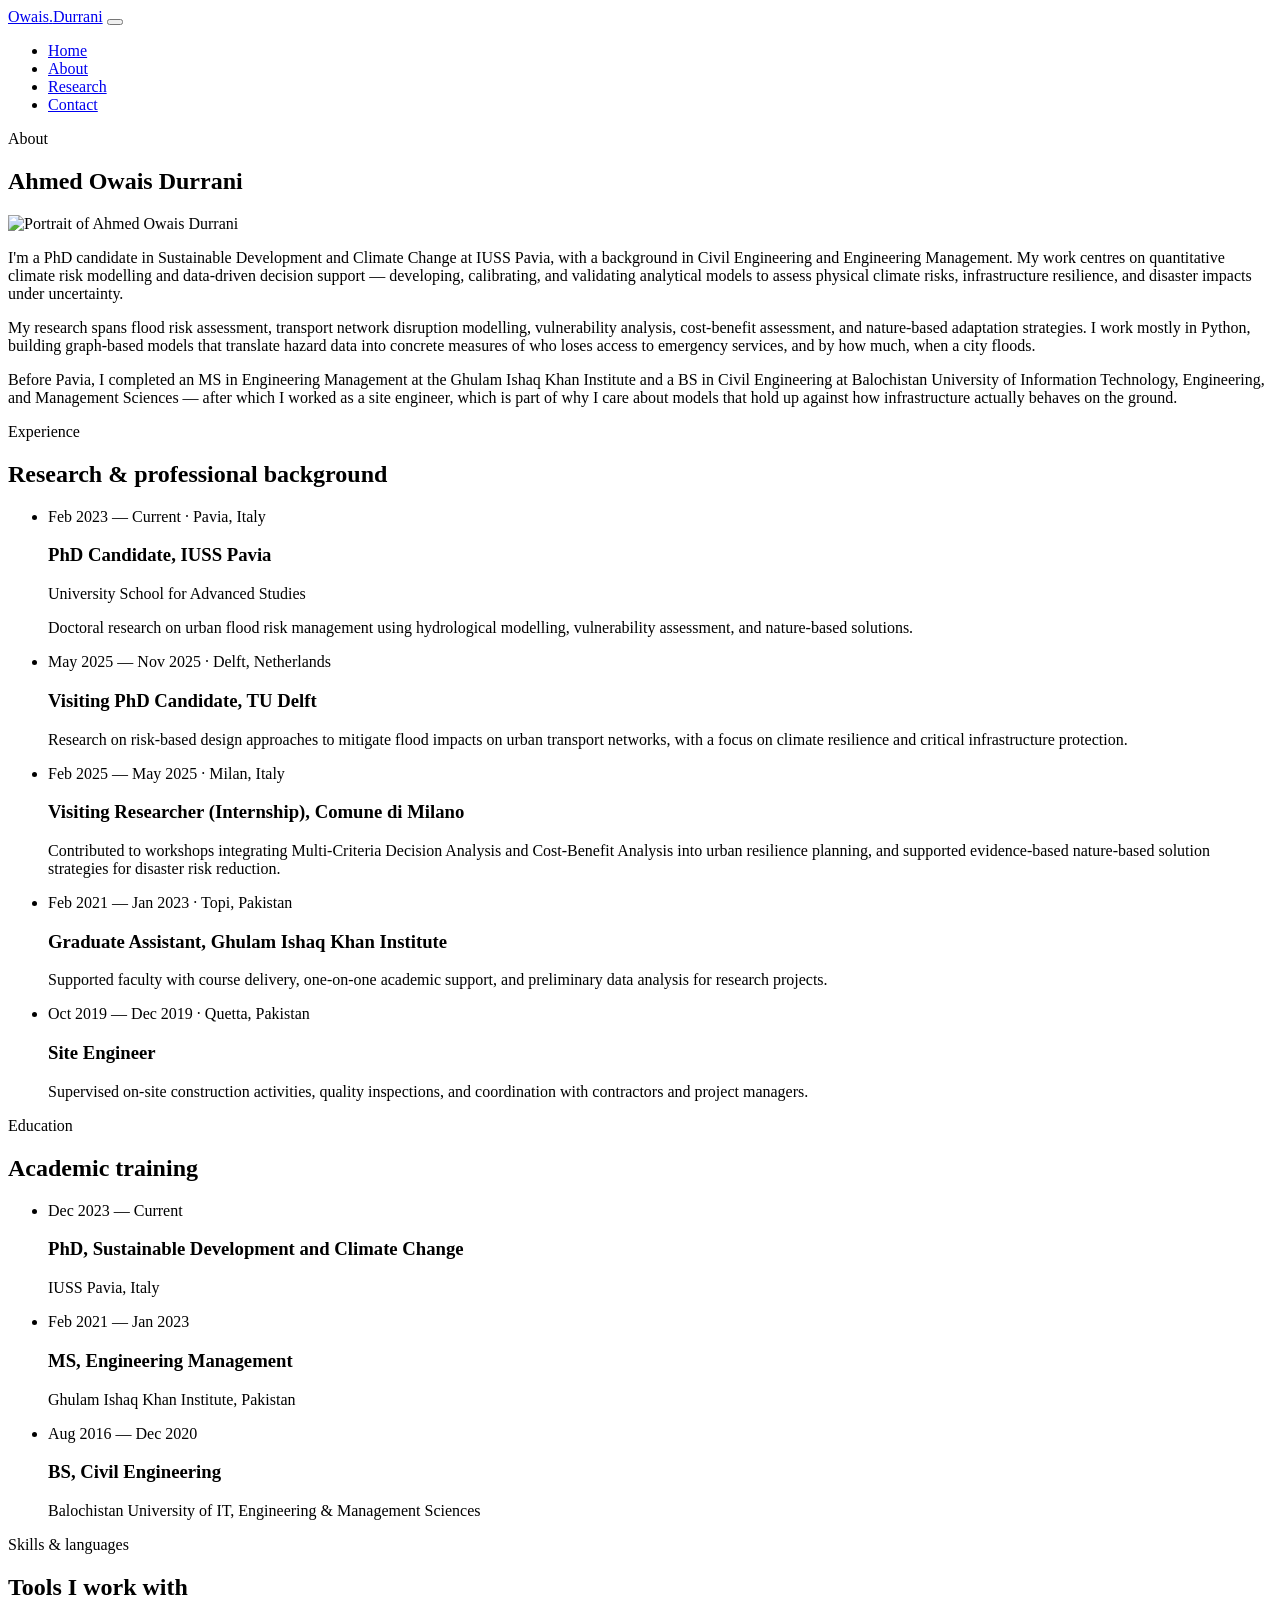
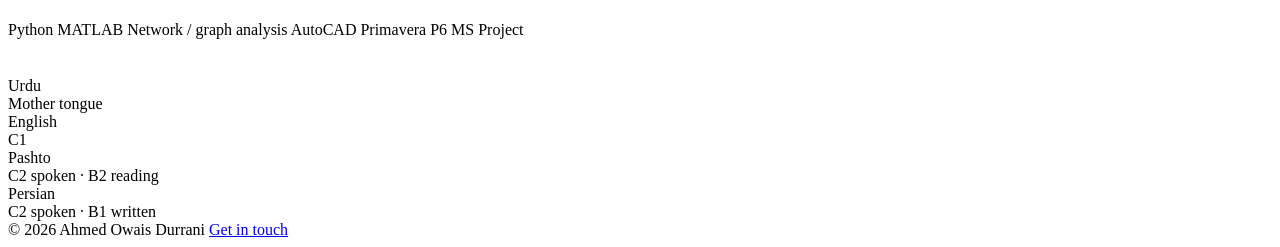
==== about.html @ 67361f3e "Add files via upload" ====
<!DOCTYPE html>
<html lang="en">
<head>
<meta charset="UTF-8">
<meta name="viewport" content="width=device-width, initial-scale=1.0">
<title>About — Ahmed Owais Durrani</title>
<meta name="description" content="PhD candidate in Sustainable Development and Climate Change, specializing in flood risk, transport resilience, and disaster impact modelling.">
<link rel="stylesheet" href="assets/css/style.css">
</head>
<body>

<header class="site-header">
  <div class="wrap">
    <a href="index.html" class="brand">Owais<span>.</span>Durrani</a>
    <button class="nav-toggle" aria-label="Toggle menu" aria-expanded="false">
      <span></span><span></span><span></span>
    </button>
    <nav class="main-nav">
      <ul>
        <li><a href="index.html">Home</a></li>
        <li><a href="about.html" aria-current="page">About</a></li>
        <li><a href="research.html">Research</a></li>
        <li><a href="contact.html">Contact</a></li>
      </ul>
    </nav>
  </div>
</header>

<main>
  <section>
    <div class="wrap">
      <div class="section-head">
        <span class="eyebrow">About</span>
        <h2>Ahmed Owais Durrani</h2>
      </div>
      <div class="about-grid">
        <div>
          <img class="profile-photo" src="assets/img/profile.jpg" alt="Portrait of Ahmed Owais Durrani">
        </div>
        <div class="bio">
          <p>
            I'm a PhD candidate in Sustainable Development and Climate Change at
            IUSS Pavia, with a background in Civil Engineering and Engineering
            Management. My work centres on quantitative climate risk modelling
            and data-driven decision support — developing, calibrating, and
            validating analytical models to assess physical climate risks,
            infrastructure resilience, and disaster impacts under uncertainty.
          </p>
          <p>
            My research spans flood risk assessment, transport network
            disruption modelling, vulnerability analysis, cost-benefit
            assessment, and nature-based adaptation strategies. I work mostly
            in Python, building graph-based models that translate hazard data
            into concrete measures of who loses access to emergency services,
            and by how much, when a city floods.
          </p>
          <p>
            Before Pavia, I completed an MS in Engineering Management at the
            Ghulam Ishaq Khan Institute and a BS in Civil Engineering at
            Balochistan University of Information Technology, Engineering, and
            Management Sciences — after which I worked as a site engineer,
            which is part of why I care about models that hold up against how
            infrastructure actually behaves on the ground.
          </p>
        </div>
      </div>
    </div>
  </section>

  <section class="section-divider">
    <div class="wrap">
      <div class="section-head">
        <span class="eyebrow">Experience</span>
        <h2>Research & professional background</h2>
      </div>
      <ul class="timeline">
        <li>
          <span class="when">Feb 2023 — Current · Pavia, Italy</span>
          <h3>PhD Candidate, IUSS Pavia</h3>
          <p class="where">University School for Advanced Studies</p>
          <p class="desc">Doctoral research on urban flood risk management using hydrological modelling, vulnerability assessment, and nature-based solutions.</p>
        </li>
        <li>
          <span class="when">May 2025 — Nov 2025 · Delft, Netherlands</span>
          <h3>Visiting PhD Candidate, TU Delft</h3>
          <p class="desc">Research on risk-based design approaches to mitigate flood impacts on urban transport networks, with a focus on climate resilience and critical infrastructure protection.</p>
        </li>
        <li>
          <span class="when">Feb 2025 — May 2025 · Milan, Italy</span>
          <h3>Visiting Researcher (Internship), Comune di Milano</h3>
          <p class="desc">Contributed to workshops integrating Multi-Criteria Decision Analysis and Cost-Benefit Analysis into urban resilience planning, and supported evidence-based nature-based solution strategies for disaster risk reduction.</p>
        </li>
        <li>
          <span class="when">Feb 2021 — Jan 2023 · Topi, Pakistan</span>
          <h3>Graduate Assistant, Ghulam Ishaq Khan Institute</h3>
          <p class="desc">Supported faculty with course delivery, one-on-one academic support, and preliminary data analysis for research projects.</p>
        </li>
        <li>
          <span class="when">Oct 2019 — Dec 2019 · Quetta, Pakistan</span>
          <h3>Site Engineer</h3>
          <p class="desc">Supervised on-site construction activities, quality inspections, and coordination with contractors and project managers.</p>
        </li>
      </ul>
    </div>
  </section>

  <section class="section-divider">
    <div class="wrap">
      <div class="section-head">
        <span class="eyebrow">Education</span>
        <h2>Academic training</h2>
      </div>
      <ul class="timeline">
        <li>
          <span class="when">Dec 2023 — Current</span>
          <h3>PhD, Sustainable Development and Climate Change</h3>
          <p class="where">IUSS Pavia, Italy</p>
        </li>
        <li>
          <span class="when">Feb 2021 — Jan 2023</span>
          <h3>MS, Engineering Management</h3>
          <p class="where">Ghulam Ishaq Khan Institute, Pakistan</p>
        </li>
        <li>
          <span class="when">Aug 2016 — Dec 2020</span>
          <h3>BS, Civil Engineering</h3>
          <p class="where">Balochistan University of IT, Engineering & Management Sciences</p>
        </li>
      </ul>
    </div>
  </section>

  <section class="section-divider">
    <div class="wrap">
      <div class="section-head">
        <span class="eyebrow">Skills & languages</span>
        <h2>Tools I work with</h2>
      </div>
      <div class="tag-row" style="margin-bottom:2.4rem;">
        <span class="tag">Python</span>
        <span class="tag">MATLAB</span>
        <span class="tag">Network / graph analysis</span>
        <span class="tag">AutoCAD</span>
        <span class="tag">Primavera P6</span>
        <span class="tag">MS Project</span>
      </div>
      <div class="lang-grid">
        <div><div class="lang-name">Urdu</div><div class="lang-level">Mother tongue</div></div>
        <div><div class="lang-name">English</div><div class="lang-level">C1</div></div>
        <div><div class="lang-name">Pashto</div><div class="lang-level">C2 spoken · B2 reading</div></div>
        <div><div class="lang-name">Persian</div><div class="lang-level">C2 spoken · B1 written</div></div>
      </div>
    </div>
  </section>
</main>

<footer class="site-footer">
  <div class="wrap">
    <span>© 2026 Ahmed Owais Durrani</span>
    <span><a href="contact.html">Get in touch</a></span>
  </div>
</footer>

<script src="assets/js/main.js"></script>
</body>
</html>
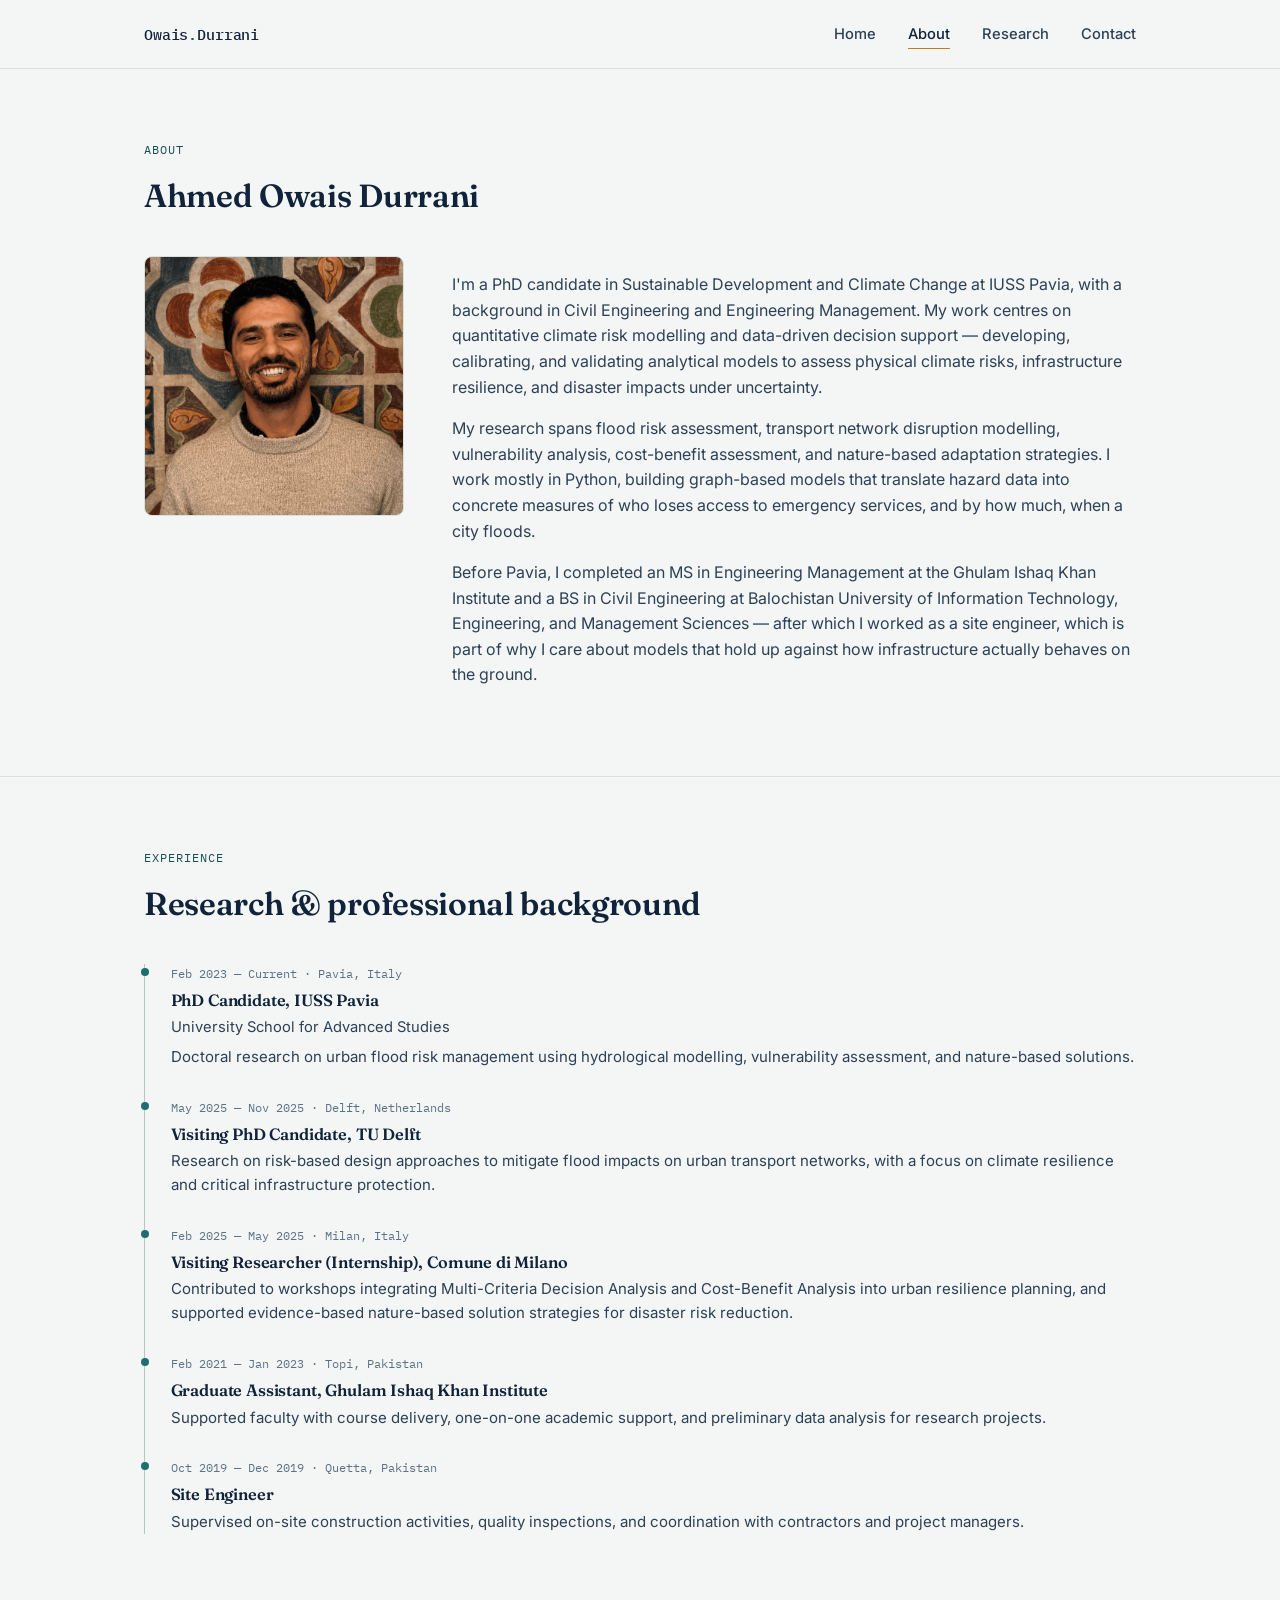
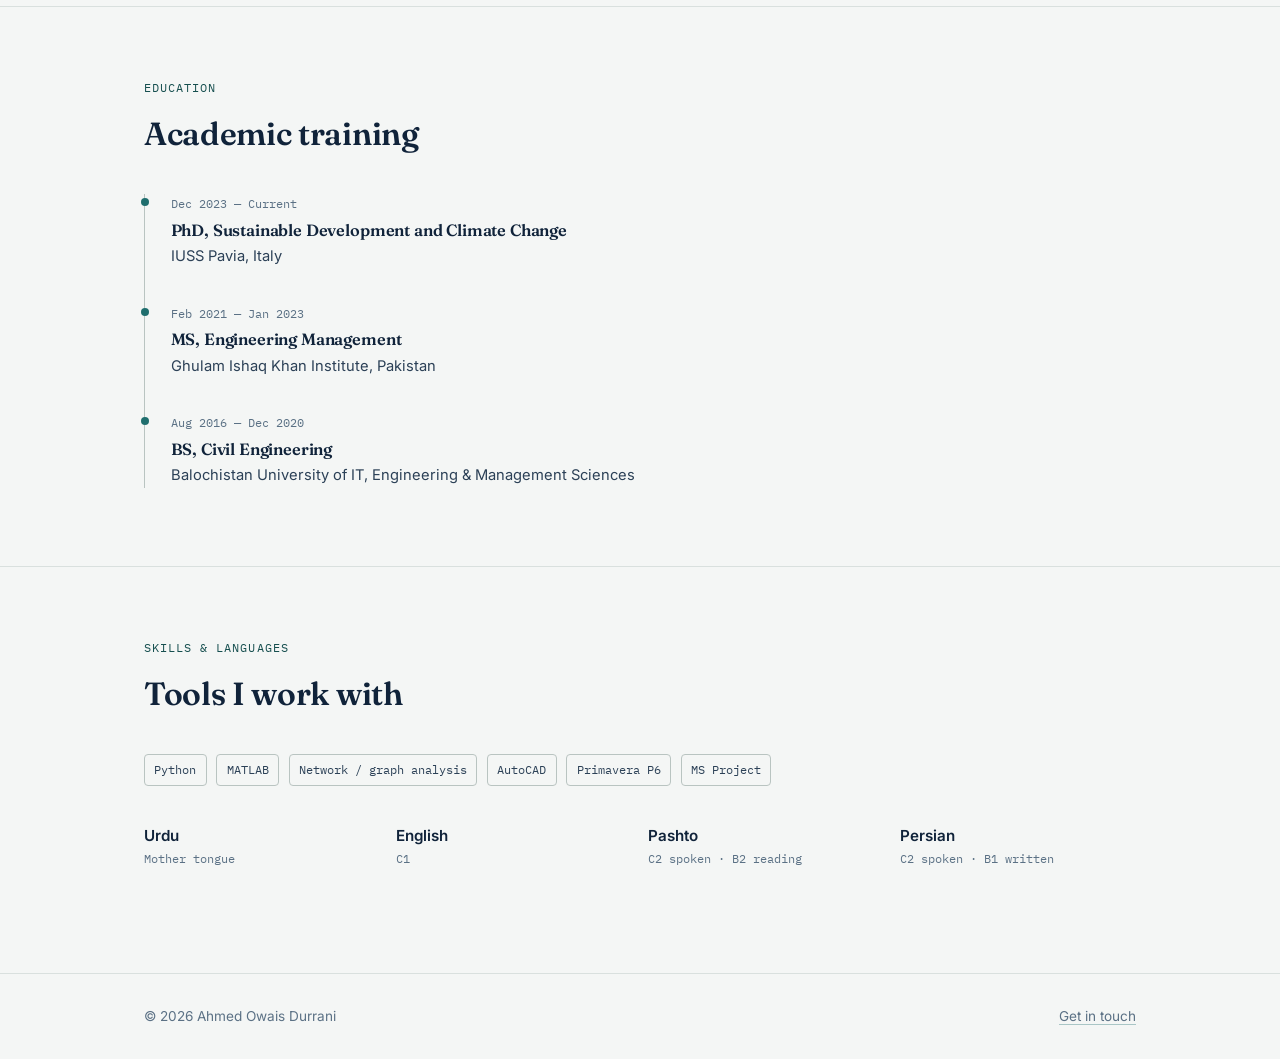
==== commit 0800ed53: "Add files via upload" ====
--- a/about.html
+++ b/about.html
@@ -5,7 +5,7 @@
 <meta name="viewport" content="width=device-width, initial-scale=1.0">
 <title>About — Ahmed Owais Durrani</title>
 <meta name="description" content="PhD candidate in Sustainable Development and Climate Change, specializing in flood risk, transport resilience, and disaster impact modelling.">
-<link rel="stylesheet" href="assets/css/style.css">
+<link rel="stylesheet" href="style.css">
 </head>
 <body>
 
@@ -35,7 +35,7 @@
       </div>
       <div class="about-grid">
         <div>
-          <img class="profile-photo" src="assets/img/profile.jpg" alt="Portrait of Ahmed Owais Durrani">
+          <img class="profile-photo" src="profile.jpg" alt="Portrait of Ahmed Owais Durrani">
         </div>
         <div class="bio">
           <p>
@@ -161,6 +161,6 @@
   </div>
 </footer>
 
-<script src="assets/js/main.js"></script>
+<script src="main.js"></script>
 </body>
 </html>
--- a/style.css
+++ b/style.css
@@ -0,0 +1,505 @@
+/* ==========================================================================
+   Ahmed Owais Durrani — academic site
+   Design language: hydrological risk mapping.
+   Palette drawn from flood-depth contour maps (ink/teal/amber), not a
+   generic template palette.
+   ========================================================================== */
+
+@import url('https://fonts.googleapis.com/css2?family=Fraunces:opsz,wght@9..144,400;9..144,500;9..144,600;9..144,700&family=Inter:wght@400;500;600&family=IBM+Plex+Mono:wght@400;500&display=swap');
+
+:root {
+  /* Color */
+  --ink: #10233A;         /* deep navy — headlines, primary text */
+  --ink-soft: #2C4157;    /* secondary text on light bg */
+  --paper: #F4F6F5;       /* cool, quiet background — not cream */
+  --paper-raised: #FFFFFF;
+  --teal: #1F6E6E;        /* resilient / mitigated route */
+  --teal-deep: #164F4F;
+  --amber: #BD8226;       /* risk / disruption marker, used sparingly */
+  --slate: #5B7185;       /* muted labels, captions */
+  --line: #D9E0DE;        /* hairline dividers */
+  --line-strong: #B9C4C1;
+
+  /* Type */
+  --font-display: 'Fraunces', serif;
+  --font-body: 'Inter', -apple-system, sans-serif;
+  --font-mono: 'IBM Plex Mono', monospace;
+
+  /* Layout */
+  --max-w: 1120px;
+  --edge: clamp(20px, 5vw, 64px);
+}
+
+* { box-sizing: border-box; }
+
+html { scroll-behavior: smooth; }
+
+body {
+  margin: 0;
+  background: var(--paper);
+  color: var(--ink);
+  font-family: var(--font-body);
+  font-size: 16px;
+  line-height: 1.6;
+  -webkit-font-smoothing: antialiased;
+}
+
+img { max-width: 100%; display: block; }
+
+a {
+  color: var(--teal-deep);
+  text-decoration-color: rgba(31,110,110,0.35);
+  text-underline-offset: 3px;
+}
+a:hover { text-decoration-color: currentColor; }
+
+:focus-visible {
+  outline: 2px solid var(--teal);
+  outline-offset: 3px;
+}
+
+h1, h2, h3 {
+  font-family: var(--font-display);
+  color: var(--ink);
+  margin: 0 0 0.4em;
+  font-weight: 600;
+  letter-spacing: -0.01em;
+}
+
+.eyebrow {
+  font-family: var(--font-mono);
+  font-size: 0.72rem;
+  letter-spacing: 0.09em;
+  text-transform: uppercase;
+  color: var(--teal-deep);
+  display: block;
+  margin-bottom: 0.9em;
+}
+
+.wrap {
+  max-width: var(--max-w);
+  margin: 0 auto;
+  padding: 0 var(--edge);
+}
+
+/* ---------- Site header / nav ---------- */
+
+.site-header {
+  position: sticky;
+  top: 0;
+  z-index: 50;
+  background: rgba(244, 246, 245, 0.88);
+  backdrop-filter: blur(8px);
+  border-bottom: 1px solid var(--line);
+}
+
+.site-header .wrap {
+  display: flex;
+  align-items: center;
+  justify-content: space-between;
+  height: 68px;
+}
+
+.brand {
+  font-family: var(--font-mono);
+  font-size: 0.95rem;
+  font-weight: 500;
+  color: var(--ink);
+  text-decoration: none;
+  letter-spacing: -0.01em;
+}
+.brand span { color: var(--teal-deep); }
+
+nav.main-nav ul {
+  display: flex;
+  gap: 2rem;
+  list-style: none;
+  margin: 0;
+  padding: 0;
+}
+
+nav.main-nav a {
+  font-family: var(--font-body);
+  font-size: 0.92rem;
+  font-weight: 500;
+  color: var(--ink-soft);
+  text-decoration: none;
+  padding: 0.3rem 0;
+  border-bottom: 1px solid transparent;
+}
+nav.main-nav a:hover,
+nav.main-nav a[aria-current="page"] {
+  color: var(--ink);
+  border-bottom-color: var(--amber);
+}
+
+.nav-toggle {
+  display: none;
+  background: none;
+  border: 1px solid var(--line-strong);
+  border-radius: 6px;
+  width: 40px;
+  height: 36px;
+  cursor: pointer;
+}
+.nav-toggle span {
+  display: block;
+  width: 18px;
+  height: 2px;
+  background: var(--ink);
+  margin: 4px auto;
+}
+
+/* ---------- Hero ---------- */
+
+.hero {
+  padding: clamp(3rem, 8vw, 6rem) 0 clamp(2.5rem, 6vw, 4rem);
+}
+
+.hero .wrap {
+  display: grid;
+  grid-template-columns: 1.1fr 0.9fr;
+  gap: clamp(2rem, 5vw, 4rem);
+  align-items: center;
+}
+
+.hero h1 {
+  font-size: clamp(2.1rem, 4.4vw, 3.4rem);
+  line-height: 1.08;
+  max-width: 12ch;
+}
+
+.hero .lede {
+  font-size: 1.08rem;
+  color: var(--ink-soft);
+  max-width: 46ch;
+  margin: 0.9em 0 1.8em;
+}
+
+.hero-actions {
+  display: flex;
+  gap: 0.9rem;
+  flex-wrap: wrap;
+}
+
+.btn {
+  display: inline-flex;
+  align-items: center;
+  gap: 0.5em;
+  font-family: var(--font-body);
+  font-size: 0.92rem;
+  font-weight: 600;
+  padding: 0.7em 1.3em;
+  border-radius: 4px;
+  text-decoration: none;
+  border: 1px solid transparent;
+  transition: transform 0.15s ease;
+}
+.btn:hover { transform: translateY(-1px); }
+.btn-primary {
+  background: var(--ink);
+  color: var(--paper);
+}
+.btn-primary:hover { background: var(--teal-deep); }
+.btn-ghost {
+  border-color: var(--line-strong);
+  color: var(--ink);
+}
+.btn-ghost:hover { border-color: var(--ink); }
+
+/* ---------- Signature diagram ---------- */
+
+.diagram-frame {
+  background: var(--paper-raised);
+  border: 1px solid var(--line);
+  border-radius: 8px;
+  padding: 1.2rem;
+}
+
+.diagram-caption {
+  font-family: var(--font-mono);
+  font-size: 0.7rem;
+  color: var(--slate);
+  margin-top: 0.8rem;
+  display: flex;
+  justify-content: space-between;
+  gap: 1rem;
+}
+
+.legend {
+  display: flex;
+  gap: 1.1rem;
+  flex-wrap: wrap;
+}
+.legend-item { display: flex; align-items: center; gap: 0.4em; }
+.legend-swatch {
+  width: 14px; height: 3px; border-radius: 2px; display: inline-block;
+}
+
+/* ---------- Sections ---------- */
+
+section { padding: clamp(2.5rem, 6vw, 4.5rem) 0; }
+.section-divider { border-top: 1px solid var(--line); }
+
+.section-head {
+  max-width: 60ch;
+  margin-bottom: 2.2rem;
+}
+.section-head h2 { font-size: clamp(1.5rem, 3vw, 2rem); }
+.section-head p { color: var(--ink-soft); margin: 0; }
+
+/* ---------- Cards / lists ---------- */
+
+.card-grid {
+  display: grid;
+  grid-template-columns: repeat(3, 1fr);
+  gap: 1.4rem;
+}
+
+.card {
+  background: var(--paper-raised);
+  border: 1px solid var(--line);
+  border-radius: 8px;
+  padding: 1.6rem;
+}
+.card h3 { font-size: 1.05rem; margin-bottom: 0.5em; }
+.card p { color: var(--ink-soft); font-size: 0.94rem; margin: 0; }
+
+.record-list { list-style: none; margin: 0; padding: 0; }
+.record {
+  display: grid;
+  grid-template-columns: 90px 1fr;
+  gap: 1.5rem;
+  padding: 1.3rem 0;
+  border-top: 1px solid var(--line);
+}
+.record:first-child { border-top: none; }
+.record-year {
+  font-family: var(--font-mono);
+  font-size: 0.85rem;
+  color: var(--teal-deep);
+  padding-top: 0.2em;
+}
+.record-title {
+  font-weight: 600;
+  margin: 0 0 0.25em;
+  font-size: 1.02rem;
+}
+.record-meta {
+  font-size: 0.88rem;
+  color: var(--slate);
+  margin: 0;
+}
+
+/* ---------- Timeline (experience/education) ---------- */
+
+.timeline { list-style: none; margin: 0; padding: 0; }
+.timeline li {
+  position: relative;
+  padding: 0 0 1.8rem 1.6rem;
+  border-left: 1px solid var(--line-strong);
+}
+.timeline li:last-child { padding-bottom: 0; }
+.timeline li::before {
+  content: "";
+  position: absolute;
+  left: -4.5px;
+  top: 4px;
+  width: 8px;
+  height: 8px;
+  border-radius: 50%;
+  background: var(--teal);
+}
+.timeline .when {
+  font-family: var(--font-mono);
+  font-size: 0.75rem;
+  color: var(--slate);
+  display: block;
+  margin-bottom: 0.3em;
+}
+.timeline h3 { font-size: 1.02rem; margin-bottom: 0.15em; }
+.timeline .where { color: var(--ink-soft); font-size: 0.92rem; margin: 0 0 0.4em; }
+.timeline p.desc { margin: 0; color: var(--ink-soft); font-size: 0.94rem; }
+
+/* ---------- Skills / languages ---------- */
+
+.tag-row { display: flex; flex-wrap: wrap; gap: 0.6rem; }
+.tag {
+  font-family: var(--font-mono);
+  font-size: 0.78rem;
+  padding: 0.4em 0.75em;
+  border: 1px solid var(--line-strong);
+  border-radius: 4px;
+  color: var(--ink-soft);
+}
+
+.lang-grid {
+  display: grid;
+  grid-template-columns: repeat(auto-fit, minmax(140px, 1fr));
+  gap: 1rem;
+}
+.lang-grid .lang-name { font-weight: 600; font-size: 0.95rem; }
+.lang-grid .lang-level { font-family: var(--font-mono); font-size: 0.78rem; color: var(--slate); }
+
+/* ---------- Two-col about ---------- */
+
+.about-grid {
+  display: grid;
+  grid-template-columns: 260px 1fr;
+  gap: 3rem;
+  align-items: start;
+}
+.profile-photo {
+  border-radius: 8px;
+  border: 1px solid var(--line);
+  aspect-ratio: 1 / 1;
+  object-fit: cover;
+  width: 100%;
+}
+.about-grid .bio p { color: var(--ink-soft); }
+
+/* ---------- Contact ---------- */
+
+.contact-grid {
+  display: grid;
+  grid-template-columns: repeat(auto-fit, minmax(220px, 1fr));
+  gap: 1rem;
+}
+.contact-card {
+  display: flex;
+  align-items: center;
+  gap: 0.9rem;
+  padding: 1.1rem 1.3rem;
+  background: var(--paper-raised);
+  border: 1px solid var(--line);
+  border-radius: 8px;
+  text-decoration: none;
+  color: var(--ink);
+  transition: border-color 0.15s ease;
+}
+.contact-card:hover { border-color: var(--teal); }
+.contact-icon {
+  width: 34px; height: 34px;
+  flex-shrink: 0;
+  display: flex; align-items: center; justify-content: center;
+  border-radius: 50%;
+  background: var(--paper);
+  border: 1px solid var(--line);
+}
+.contact-card .label {
+  font-family: var(--font-mono);
+  font-size: 0.68rem;
+  text-transform: uppercase;
+  letter-spacing: 0.07em;
+  color: var(--slate);
+  display: block;
+  margin-bottom: 0.15em;
+}
+.contact-card .value { font-weight: 600; font-size: 0.95rem; }
+
+/* ---------- Signature: flood/network diagram ---------- */
+
+.flood-diagram { width: 100%; height: auto; overflow: visible; }
+
+.fd-edge { fill: none; stroke-linecap: round; }
+.fd-edge-resilient { stroke: var(--teal); stroke-width: 2.5; }
+.fd-edge-stable { stroke: var(--ink); stroke-width: 2; opacity: 0.55; }
+.fd-edge-vulnerable {
+  stroke: var(--slate);
+  stroke-width: 2;
+  stroke-dasharray: 5 5;
+  opacity: 0.55;
+}
+
+.fd-node circle { fill: var(--paper-raised); stroke: var(--ink); stroke-width: 1.6; }
+.fd-node.hub circle { fill: var(--ink); stroke: var(--ink); }
+.fd-node text {
+  font-family: var(--font-mono);
+  font-size: 9.5px;
+  fill: var(--ink-soft);
+}
+
+.fd-water {
+  animation: fd-rise 9s ease-in-out infinite;
+}
+.fd-wave-a, .fd-wave-b {
+  fill: rgba(31, 110, 110, 0.16);
+}
+.fd-wave-b { fill: rgba(31, 110, 110, 0.1); }
+.fd-wave-a { animation: fd-drift-a 6s linear infinite; }
+.fd-wave-b { animation: fd-drift-b 8s linear infinite reverse; }
+
+.fd-break {
+  animation: fd-flicker 9s ease-in-out infinite;
+}
+
+@keyframes fd-rise {
+  0%, 100% { transform: translateY(26px); }
+  45%, 60% { transform: translateY(0px); }
+}
+@keyframes fd-drift-a {
+  from { transform: translateX(0); }
+  to { transform: translateX(-120px); }
+}
+@keyframes fd-drift-b {
+  from { transform: translateX(0); }
+  to { transform: translateX(-160px); }
+}
+@keyframes fd-flicker {
+  0%, 40% { opacity: 0; }
+  50%, 68% { opacity: 1; }
+  78%, 100% { opacity: 0; }
+}
+
+/* ---------- Footer ---------- */
+
+.site-footer {
+  border-top: 1px solid var(--line);
+  padding: 2rem 0;
+  margin-top: 2rem;
+}
+.site-footer .wrap {
+  display: flex;
+  justify-content: space-between;
+  align-items: center;
+  gap: 1rem;
+  flex-wrap: wrap;
+  font-size: 0.85rem;
+  color: var(--slate);
+}
+.site-footer a { color: var(--slate); }
+
+/* ---------- Responsive ---------- */
+
+@media (max-width: 860px) {
+  .hero .wrap { grid-template-columns: 1fr; }
+  .hero-visual { order: -1; }
+  .card-grid { grid-template-columns: 1fr; }
+  .about-grid { grid-template-columns: 1fr; }
+  .about-grid .profile-photo { width: 160px; }
+  .record { grid-template-columns: 70px 1fr; gap: 1rem; }
+}
+
+@media (max-width: 680px) {
+  nav.main-nav {
+    position: absolute;
+    top: 68px;
+    left: 0;
+    right: 0;
+    background: var(--paper);
+    border-bottom: 1px solid var(--line);
+    display: none;
+  }
+  nav.main-nav.open { display: block; }
+  nav.main-nav ul {
+    flex-direction: column;
+    gap: 0;
+    padding: 0.5rem var(--edge) 1.2rem;
+  }
+  nav.main-nav a { display: block; padding: 0.7rem 0; }
+  .nav-toggle { display: block; }
+}
+
+@media (prefers-reduced-motion: reduce) {
+  * { animation-duration: 0.001ms !important; animation-iteration-count: 1 !important; }
+}
